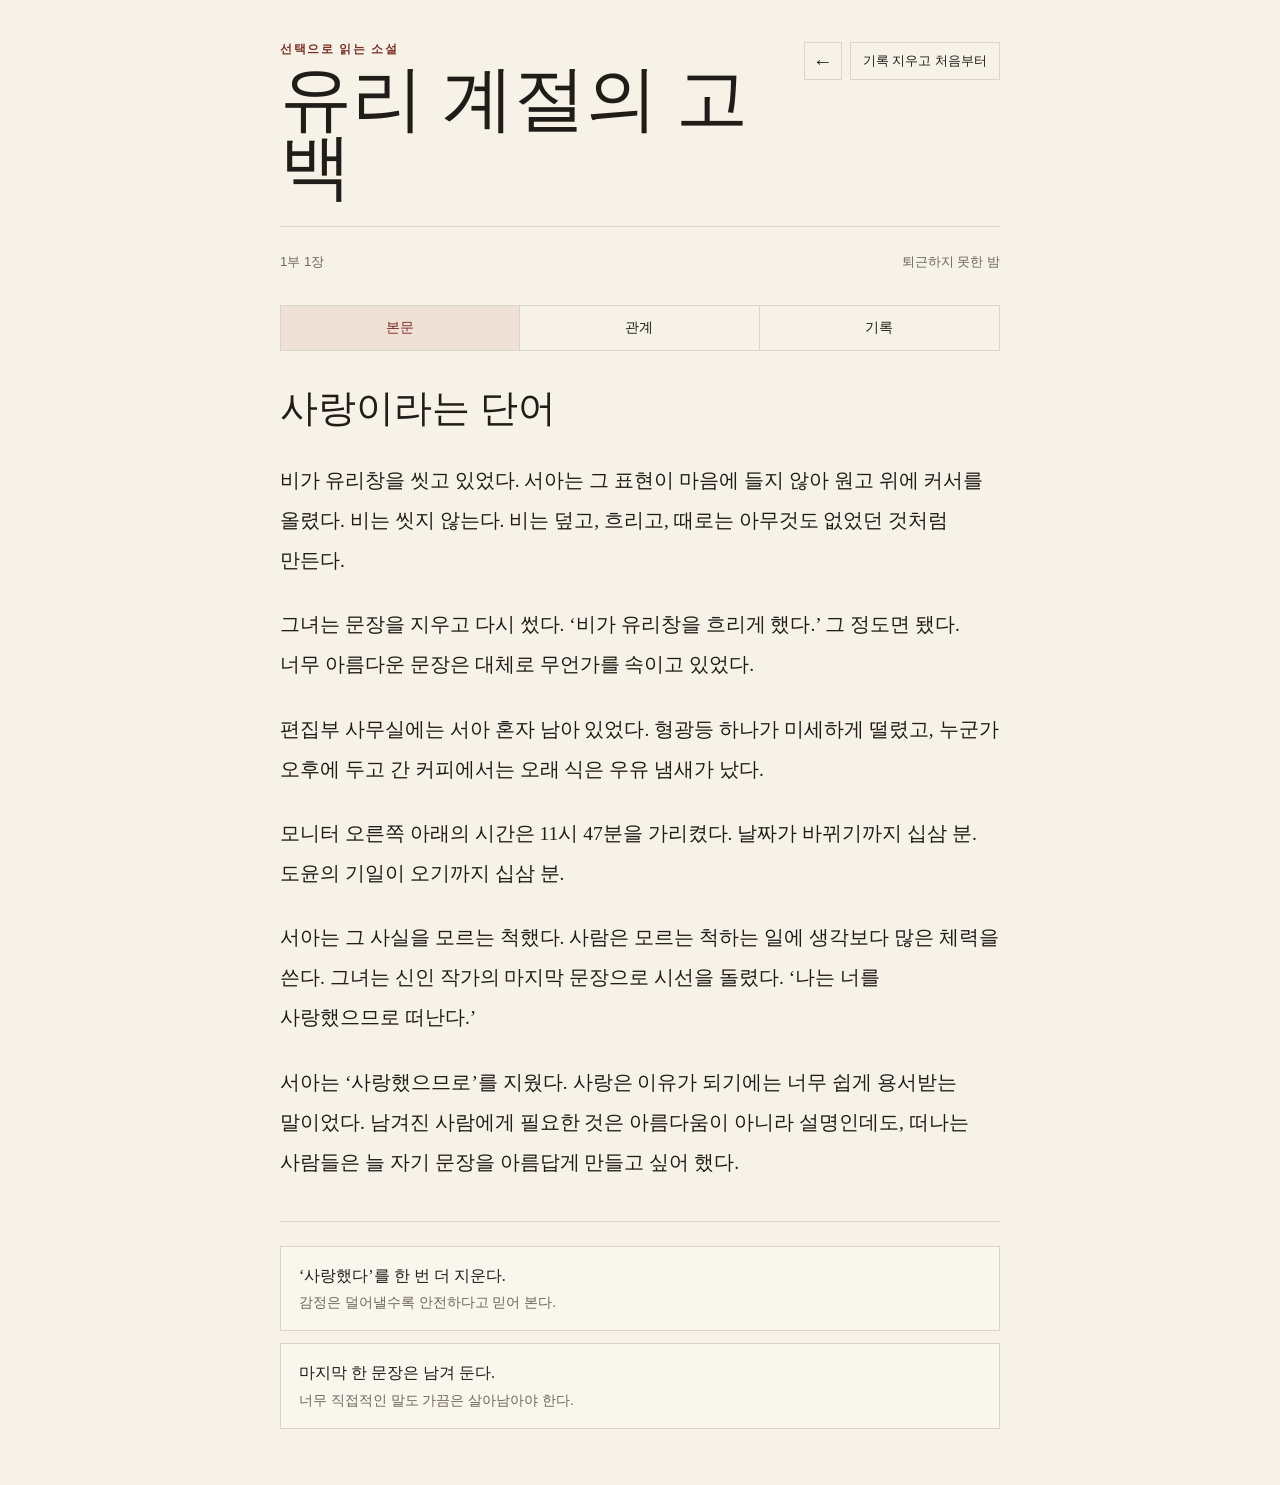
==== stories/glass-season/index.html @ cfcc089c "Publish interactive novel library" ====
<!doctype html>
<html lang="ko">
  <head>
    <meta charset="UTF-8" />
    <!-- 공개 주소는 유지하되 검색 결과에는 노출하지 않는다. -->
    <meta name="robots" content="noindex, nofollow" />
    <meta name="viewport" content="width=device-width, initial-scale=1.0" />
    <meta
      name="description"
      content="선택에 따라 문장, 장면, 결말이 달라지는 순수 텍스트 반응형 소설"
    />
    <meta name="theme-color" content="#f7f2e8" />
    <meta name="mobile-web-app-capable" content="yes" />
    <meta name="apple-mobile-web-app-capable" content="yes" />
    <meta name="apple-mobile-web-app-status-bar-style" content="default" />
    <meta name="apple-mobile-web-app-title" content="유리 계절" />
    <link rel="manifest" href="../../manifest.webmanifest" />
    <link rel="apple-touch-icon" href="./icons/icon-180.png" />
    <title>유리 계절의 고백 | 반응형 소설</title>
    <link rel="stylesheet" href="./styles.css" />
  </head>
  <body>
    <main class="reader">
      <header class="reader-header">
        <div>
          <p class="kicker">선택으로 읽는 소설</p>
          <h1 id="novelTitle">유리 계절의 고백</h1>
        </div>
        <div class="header-actions">
          <a class="library-link" href="../../index.html" title="작품 목록으로 돌아가기" aria-label="작품 목록으로 돌아가기">&larr;</a>
          <button id="installButton" class="install-button" type="button" hidden>설치</button>
          <button id="restartButton" type="button">기록 지우고 처음부터</button>
        </div>
      </header>

      <section class="chapter-meta" aria-label="현재 장면 정보">
        <span id="chapterLabel">1부 1장</span>
        <span id="threadLabel">퇴근하지 못한 밤</span>
      </section>

      <nav class="tabs" aria-label="소설 정보" role="tablist">
        <button class="tab is-active" id="storyTab" type="button" role="tab" data-tab="story" aria-controls="storyPanel" aria-selected="true">본문</button>
        <button class="tab" id="relationshipsTab" type="button" role="tab" data-tab="relationships" aria-controls="relationshipsPanel" aria-selected="false">관계</button>
        <button class="tab" id="memoryTab" type="button" role="tab" data-tab="memory" aria-controls="memoryPanel" aria-selected="false">기록</button>
      </nav>

      <section id="storyPanel" role="tabpanel" aria-labelledby="storyTab" aria-live="polite">
        <article class="page">
          <h2 id="sceneTitle" tabindex="-1"></h2>
          <div class="prose" id="storyText"></div>
        </article>

        <nav class="choices" id="choices" aria-label="선택지"></nav>
      </section>

      <section class="panel" id="relationshipsPanel" role="tabpanel" aria-labelledby="relationshipsTab" hidden>
        <div class="panel-heading">
          <h2>관계의 온도</h2>
          <p>서아가 실제로 마주친 사람들과의 거리를 남겨 둡니다.</p>
        </div>
        <div class="relationship-list" id="relationshipList"></div>
      </section>

      <section class="panel" id="memoryPanel" role="tabpanel" aria-labelledby="memoryTab" hidden>
        <div class="panel-heading">
          <h2>남은 흔적</h2>
          <p>서아가 지우지 못한 문장, 손에 쥔 단서, 아직 대답하지 못한 질문을 모아 둡니다.</p>
        </div>
        <div class="memory-list" id="memoryList"></div>
      </section>
    </main>

    <dialog class="install-dialog" id="installDialog" aria-labelledby="installDialogTitle">
      <div>
        <p class="kicker">홈 화면</p>
        <h2 id="installDialogTitle">유리 계절의 고백</h2>
        <p>Safari의 공유 메뉴에서 ‘홈 화면에 추가’를 선택하면 책장처럼 꺼내 읽을 수 있습니다.</p>
      </div>
      <button id="closeInstallDialog" type="button">닫기</button>
    </dialog>

    <script src="./story-data.js"></script>
    <script src="./novel.js"></script>
  </body>
</html>
---- stories/glass-season/styles.css ----
:root {
  color-scheme: light;
  --paper: #f7f2e8;
  --ink: #201d19;
  --muted: #6f675c;
  --line: #ded5c6;
  --accent: #7a2f25;
  --accent-soft: #efe1d7;
  --focus: #1f5f74;
}

* {
  box-sizing: border-box;
}

body {
  min-height: 100vh;
  margin: 0;
  color: var(--ink);
  background: var(--paper);
  font-family: Georgia, "Times New Roman", "Noto Serif KR", serif;
}

button {
  color: inherit;
  font: inherit;
}

button:focus-visible {
  outline: 2px solid var(--focus);
  outline-offset: 3px;
}

.reader {
  width: min(720px, calc(100% - 32px));
  margin: 0 auto;
  padding: 42px 0 56px;
}

.reader-header {
  display: flex;
  gap: 20px;
  align-items: flex-start;
  justify-content: space-between;
  padding-bottom: 24px;
  border-bottom: 1px solid var(--line);
}

.header-actions {
  display: flex;
  flex: 0 0 auto;
  gap: 8px;
  align-items: flex-start;
}

.library-link {
  display: grid;
  width: 38px;
  height: 38px;
  place-items: center;
  border: 1px solid var(--line);
  color: inherit;
  font-family: Arial, "Noto Sans KR", sans-serif;
  font-size: 1.25rem;
  text-decoration: none;
}

.library-link:hover {
  border-color: var(--accent);
  color: var(--accent);
}

.kicker {
  margin: 0 0 8px;
  color: var(--accent);
  font-family: Arial, "Noto Sans KR", sans-serif;
  font-size: 0.72rem;
  font-weight: 700;
  letter-spacing: 0.14em;
}

h1,
h2 {
  margin: 0;
  font-weight: 400;
}

h1 {
  font-size: clamp(2.1rem, 8vw, 4.5rem);
  line-height: 0.95;
}

h2 {
  font-size: clamp(1.55rem, 5vw, 2.4rem);
  line-height: 1.2;
}

.reader-header button,
.memory button {
  border: 1px solid var(--line);
  border-radius: 0;
  background: transparent;
  cursor: pointer;
}

.reader-header button {
  min-width: 92px;
  padding: 9px 12px;
  font-family: Arial, "Noto Sans KR", sans-serif;
  font-size: 0.82rem;
}

.reader-header .install-button {
  border-color: var(--accent);
  color: var(--accent);
}

.chapter-meta {
  display: flex;
  justify-content: space-between;
  margin: 26px 0 34px;
  color: var(--muted);
  font-family: Arial, "Noto Sans KR", sans-serif;
  font-size: 0.82rem;
}

.tabs {
  display: grid;
  grid-template-columns: repeat(3, 1fr);
  gap: 0;
  margin-bottom: 34px;
  border: 1px solid var(--line);
}

.tab {
  padding: 13px 10px;
  border: 0;
  border-right: 1px solid var(--line);
  background: transparent;
  cursor: pointer;
  font-family: Arial, "Noto Sans KR", sans-serif;
  font-size: 0.86rem;
}

.tab:last-child {
  border-right: 0;
}

.tab:hover,
.tab.is-active {
  background: var(--accent-soft);
  color: var(--accent);
}

.tab:focus-visible {
  background: var(--accent-soft);
  color: var(--accent);
}

.page {
  min-height: 340px;
}

.prose {
  margin-top: 30px;
  font-size: clamp(1.03rem, 2.7vw, 1.22rem);
  line-height: 2.05;
  word-break: keep-all;
}

.prose p {
  margin: 0 0 1.25em;
}

.choices {
  display: grid;
  gap: 12px;
  margin-top: 38px;
  padding-top: 24px;
  border-top: 1px solid var(--line);
}

.choice {
  width: 100%;
  padding: 16px 18px;
  border: 1px solid var(--line);
  background: rgba(255, 255, 255, 0.25);
  cursor: pointer;
  text-align: left;
  line-height: 1.6;
}

.choice:hover {
  border-color: var(--accent);
  background: var(--accent-soft);
}

.choice:focus-visible {
  border-color: var(--accent);
  background: var(--accent-soft);
}

.choice small {
  display: block;
  margin-top: 4px;
  color: var(--muted);
  font-family: Arial, "Noto Sans KR", sans-serif;
  font-size: 0.86rem;
}

.memory {
  margin-top: 34px;
  color: var(--muted);
  font-family: Arial, "Noto Sans KR", sans-serif;
  font-size: 0.86rem;
}

.memory button {
  padding: 0;
  border: 0;
  color: var(--accent);
}

.memory ol {
  display: grid;
  gap: 8px;
  margin: 14px 0 0;
  padding-left: 22px;
}

.ending-label {
  display: inline-block;
  margin-bottom: 16px;
  color: var(--accent);
  font-family: Arial, "Noto Sans KR", sans-serif;
  font-size: 0.78rem;
  font-weight: 700;
  letter-spacing: 0.12em;
}

.panel {
  min-height: 340px;
}

.panel-heading {
  padding-bottom: 22px;
  border-bottom: 1px solid var(--line);
}

.panel-heading p {
  max-width: 560px;
  margin: 14px 0 0;
  color: var(--muted);
  font-size: 1rem;
  line-height: 1.8;
  word-break: keep-all;
}

.relationship-list {
  display: grid;
  gap: 16px;
  margin-top: 24px;
}

.empty-state {
  margin: 0;
  color: var(--muted);
  font-family: Arial, "Noto Sans KR", sans-serif;
  font-size: 0.9rem;
  line-height: 1.7;
}

.interpretation-panel {
  padding: 0 0 24px;
  border-bottom: 1px solid var(--line);
}

.interpretation-panel h3 {
  margin: 0 0 10px;
  font-size: 1.25rem;
  font-weight: 400;
}

.interpretation-panel p {
  margin: 0;
  color: var(--accent);
  font-family: Arial, "Noto Sans KR", sans-serif;
  font-size: 0.92rem;
  line-height: 1.75;
  word-break: keep-all;
}

.interpretation-panel .interpretation-keywords {
  margin-bottom: 8px;
  color: var(--muted);
  font-size: 0.78rem;
  font-weight: 700;
  letter-spacing: 0.08em;
}

.relationship-card {
  padding: 20px 0 22px;
  border-bottom: 1px solid var(--line);
}

.relationship-card-heading h3 {
  margin: 0 0 6px;
  font-size: 1.25rem;
  font-weight: 400;
}

.relationship-card-heading p,
.relationship-note,
.relationship-summary {
  margin: 0;
  color: var(--muted);
  font-family: Arial, "Noto Sans KR", sans-serif;
  font-size: 0.88rem;
  line-height: 1.7;
}

.relationship-note {
  margin-top: 12px;
}

.relationship-summary {
  margin-top: 14px;
  color: var(--accent);
}

.memory-list {
  display: grid;
  gap: 28px;
  margin: 24px 0 0;
  padding: 0;
  color: var(--ink);
  line-height: 1.75;
}

.memory-section {
  padding-bottom: 24px;
  border-bottom: 1px solid var(--line);
}

.memory-section > div {
  margin-bottom: 14px;
}

.memory-section h2 {
  margin: 0;
  font-size: 1.2rem;
}

.memory-section > div p,
.memory-empty,
.memory-entry p {
  margin: 0;
  color: var(--muted);
  font-family: Arial, "Noto Sans KR", sans-serif;
  font-size: 0.88rem;
  line-height: 1.7;
  word-break: keep-all;
}

.memory-section > div p {
  margin-top: 7px;
}

.memory-entry {
  padding: 15px 0 0;
}

.memory-entry + .memory-entry {
  margin-top: 15px;
  border-top: 1px solid rgba(222, 213, 198, 0.7);
}

.memory-entry span {
  display: block;
  color: var(--muted);
  font-family: Arial, "Noto Sans KR", sans-serif;
  font-size: 0.78rem;
}

.memory-entry h3 {
  margin: 4px 0 4px;
  color: var(--accent);
  font-size: 1rem;
  font-weight: 400;
}

.install-dialog {
  width: min(400px, calc(100% - 32px));
  padding: 24px;
  border: 1px solid var(--line);
  color: var(--ink);
  background: var(--paper);
  box-shadow: 0 18px 56px rgba(32, 29, 25, 0.18);
}

.install-dialog::backdrop {
  background: rgba(32, 29, 25, 0.42);
}

.install-dialog h2 {
  font-size: 1.65rem;
}

.install-dialog p:not(.kicker) {
  margin: 16px 0 22px;
  color: var(--muted);
  font-size: 0.98rem;
  line-height: 1.75;
  word-break: keep-all;
}

.install-dialog button {
  padding: 9px 13px;
  border: 1px solid var(--line);
  background: transparent;
  color: inherit;
  cursor: pointer;
  font: inherit;
}

@media (max-width: 560px) {
  .reader {
    width: min(100% - 24px, 720px);
    padding-top: 28px;
  }

  .reader-header {
    flex-direction: column;
    gap: 14px;
  }

  .header-actions {
    gap: 6px;
    align-self: flex-start;
  }

  .reader-header button {
    min-width: 78px;
    padding: 8px 9px;
    font-size: 0.74rem;
  }

  .chapter-meta {
    margin-bottom: 28px;
  }

}
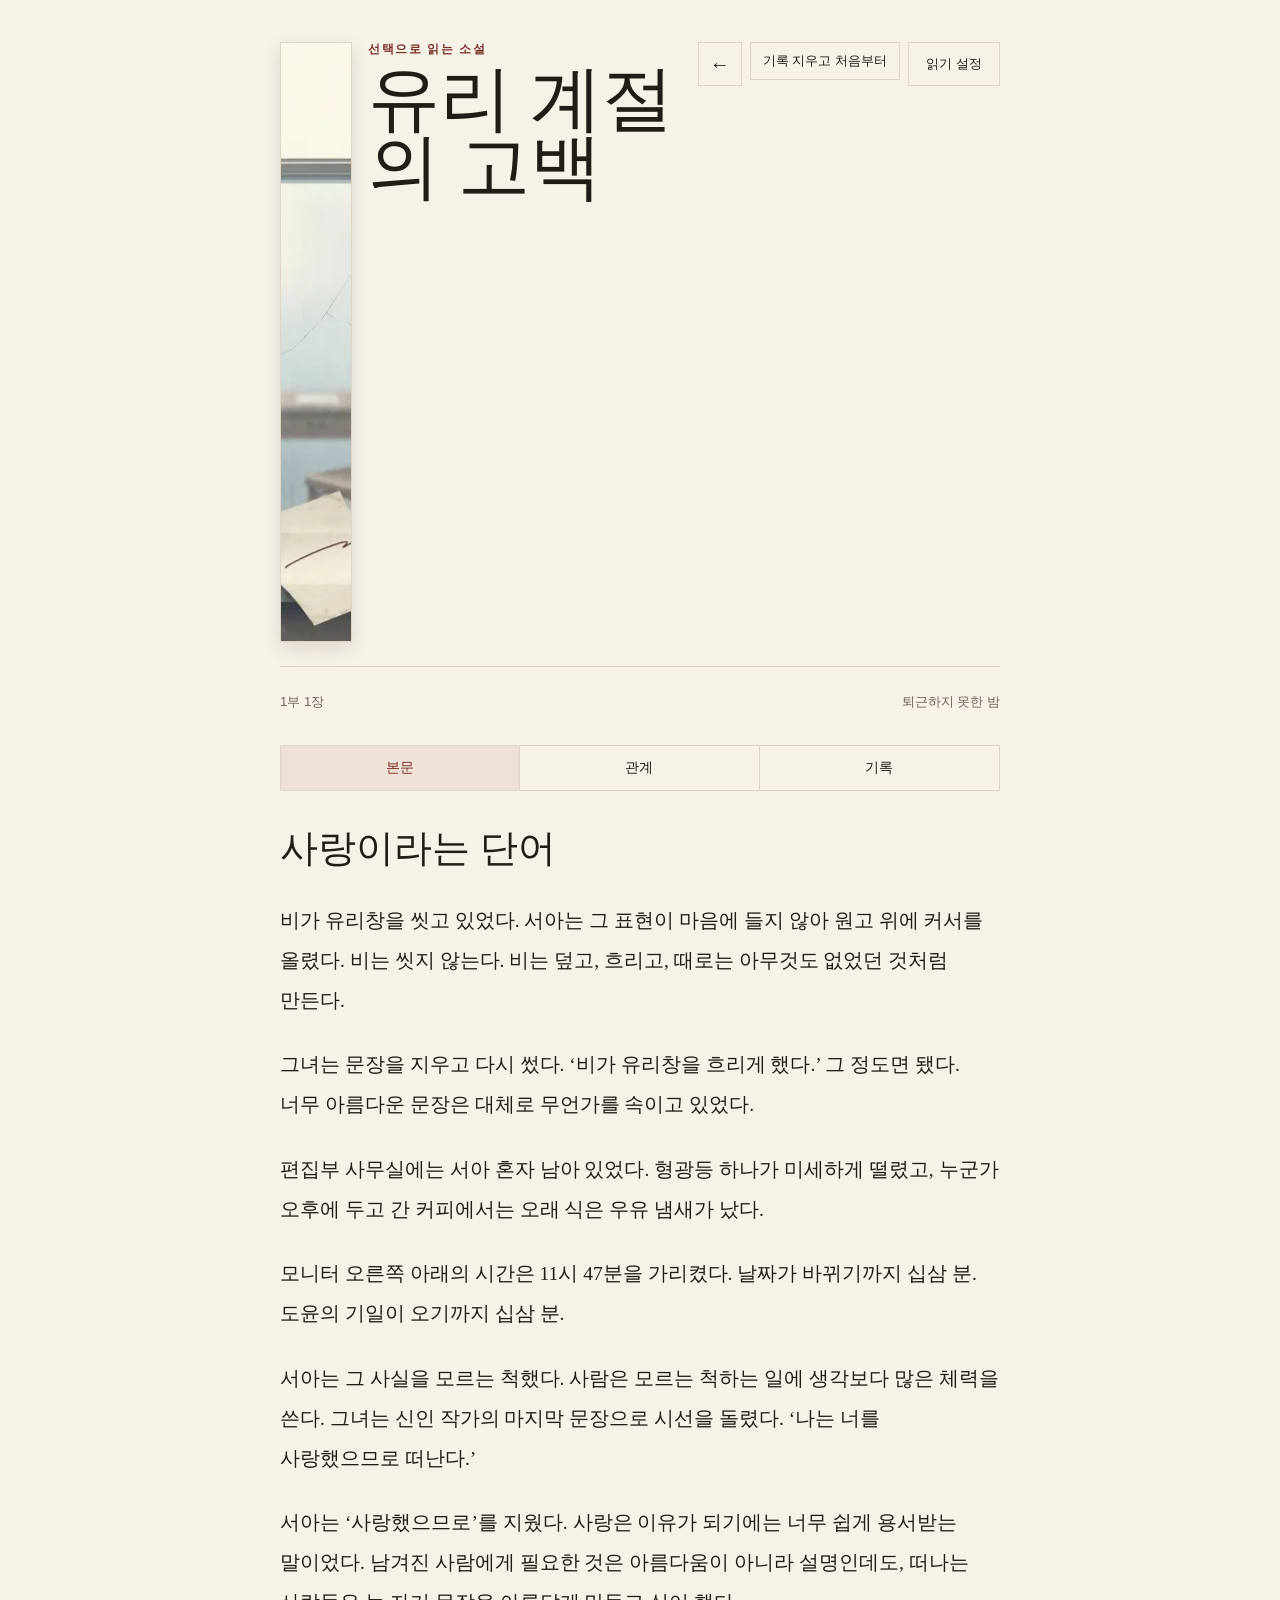
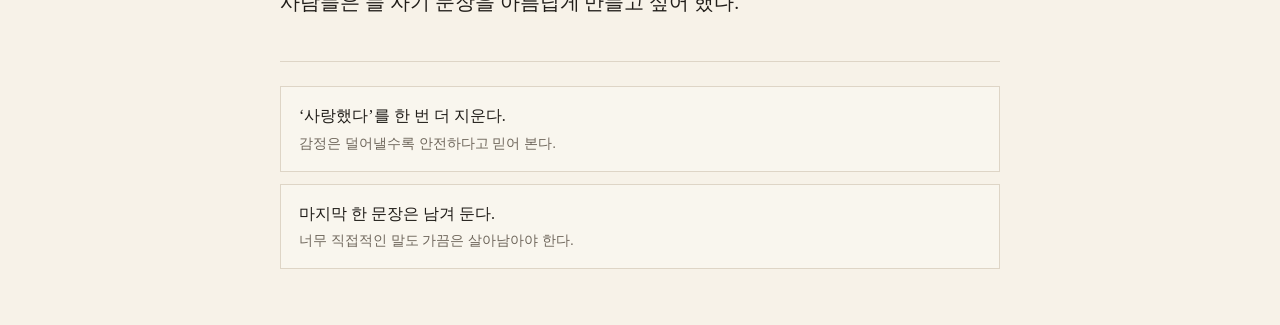
==== commit 078ec971: "Add covers and improve reading experience" ====
--- a/stories/glass-season/index.html
+++ b/stories/glass-season/index.html
@@ -18,13 +18,17 @@
     <link rel="apple-touch-icon" href="./icons/icon-180.png" />
     <title>유리 계절의 고백 | 반응형 소설</title>
     <link rel="stylesheet" href="./styles.css" />
+    <link rel="stylesheet" href="../../reader-tools.css" />
   </head>
   <body>
     <main class="reader">
       <header class="reader-header">
-        <div>
-          <p class="kicker">선택으로 읽는 소설</p>
-          <h1 id="novelTitle">유리 계절의 고백</h1>
+        <div class="reader-title-lockup">
+          <img class="reader-cover" src="../../covers/glass-season-cover.webp" alt="" width="400" height="600" decoding="async" />
+          <div>
+            <p class="kicker">선택으로 읽는 소설</p>
+            <h1 id="novelTitle">유리 계절의 고백</h1>
+          </div>
         </div>
         <div class="header-actions">
           <a class="library-link" href="../../index.html" title="작품 목록으로 돌아가기" aria-label="작품 목록으로 돌아가기">&larr;</a>
@@ -81,5 +85,6 @@
 
     <script src="./story-data.js"></script>
     <script src="./novel.js"></script>
+    <script src="../../reader-tools.js"></script>
   </body>
 </html>
--- a/reader-tools.css
+++ b/reader-tools.css
@@ -0,0 +1,97 @@
+.reader-settings-button,
+.reader-settings-dialog button,
+.reader-settings-dialog select {
+  min-height: 44px;
+  border: 1px solid var(--line);
+  border-radius: 0;
+  color: inherit;
+  background: transparent;
+  font: 0.84rem Arial, "Noto Sans KR", sans-serif;
+}
+
+.reader-settings-button {
+  padding: 9px 12px;
+  cursor: pointer;
+  white-space: nowrap;
+}
+
+.reader-settings-button:hover,
+.reader-settings-dialog button:hover {
+  border-color: var(--accent, #7a2f25);
+  color: var(--accent, #7a2f25);
+}
+
+.reader-settings-dialog {
+  width: min(460px, calc(100% - 32px));
+  padding: 24px;
+  border: 1px solid var(--line);
+  color: var(--ink);
+  background: var(--paper);
+  box-shadow: 0 18px 56px rgba(32, 29, 25, 0.24);
+}
+
+.reader-settings-dialog::backdrop { background: rgba(20, 18, 16, 0.55); }
+.reader-settings-dialog form { display: grid; gap: 18px; }
+.reader-settings-heading { display: flex; align-items: flex-start; justify-content: space-between; gap: 20px; }
+.reader-settings-heading h2 { margin: 0; font-size: 1.65rem; }
+.reader-settings-kicker { margin: 0 0 6px; color: var(--accent, #7a2f25); font: 700 0.7rem Arial, sans-serif; letter-spacing: .14em; }
+.reader-settings-close { padding: 8px 12px; cursor: pointer; }
+.reader-settings-dialog label { display: grid; grid-template-columns: 1fr minmax(130px, 44%); align-items: center; gap: 16px; font: 0.9rem Arial, "Noto Sans KR", sans-serif; }
+.reader-settings-dialog select { width: 100%; padding: 8px 10px; }
+.reader-data-actions { display: grid; grid-template-columns: 1fr 1fr; gap: 8px; padding-top: 4px; }
+.reader-data-actions button { padding: 8px 10px; cursor: pointer; }
+.reader-settings-help,
+.reader-settings-status { margin: 0; color: var(--muted); font: 0.82rem/1.65 Arial, "Noto Sans KR", sans-serif; }
+.reader-settings-status { min-height: 1.4em; color: var(--accent, #7a2f25); }
+
+.reader-title-lockup { display: grid; grid-template-columns: 72px minmax(0, 1fr); gap: 16px; align-items: start; min-width: 0; }
+.reader-cover { display: block; width: 72px; aspect-ratio: 2 / 3; border: 1px solid var(--line); object-fit: cover; box-shadow: 0 7px 18px rgba(32, 29, 25, .12); }
+.reader-title-lockup h1 { max-width: none; }
+
+html[data-reader-font="small"] .prose { font-size: 1rem; }
+html[data-reader-font="large"] .prose { font-size: clamp(1.18rem, 3.2vw, 1.38rem); }
+html[data-reader-leading="compact"] .prose { line-height: 1.72; }
+html[data-reader-leading="roomy"] .prose { line-height: 2.3; }
+.ending-context { padding: 12px 14px; border-left: 2px solid var(--accent); color: var(--muted); font-family: Arial, "Noto Sans KR", sans-serif; font-size: .88rem; line-height: 1.7; }
+
+html[data-reader-theme="dark"] {
+  color-scheme: dark;
+  --paper: #1f1d1a;
+  --ink: #eee9df;
+  --muted: #b9b1a5;
+  --line: #514b43;
+  --accent-soft: #3a2c28;
+}
+html[data-reader-theme="dark"] .choice { background: rgba(255, 255, 255, .04); }
+html[data-reader-theme="dark"] .prose .conditional-text { color: var(--muted); }
+
+@media (prefers-color-scheme: dark) {
+  html[data-reader-theme="system"] {
+    color-scheme: dark;
+    --paper: #1f1d1a;
+    --ink: #eee9df;
+    --muted: #b9b1a5;
+    --line: #514b43;
+    --accent-soft: #3a2c28;
+  }
+  html[data-reader-theme="system"] .choice { background: rgba(255, 255, 255, .04); }
+  html[data-reader-theme="system"] .prose .conditional-text { color: var(--muted); }
+}
+
+.library-link,
+.icon-button { min-width: 44px; width: 44px; height: 44px; }
+.library-link:focus-visible,
+.reader-settings-button:focus-visible,
+.reader-settings-dialog button:focus-visible,
+.reader-settings-dialog select:focus-visible {
+  outline: 2px solid var(--focus);
+  outline-offset: 3px;
+}
+
+@media (max-width: 560px) {
+  .reader .header-actions { align-self: stretch; flex-wrap: wrap; margin-top: 0; }
+  .reader-title-lockup { grid-template-columns: 64px minmax(0, 1fr); gap: 13px; }
+  .reader-cover { width: 64px; }
+  .reader-data-actions { grid-template-columns: 1fr; }
+  .reader-settings-dialog label { grid-template-columns: 1fr; gap: 7px; }
+}
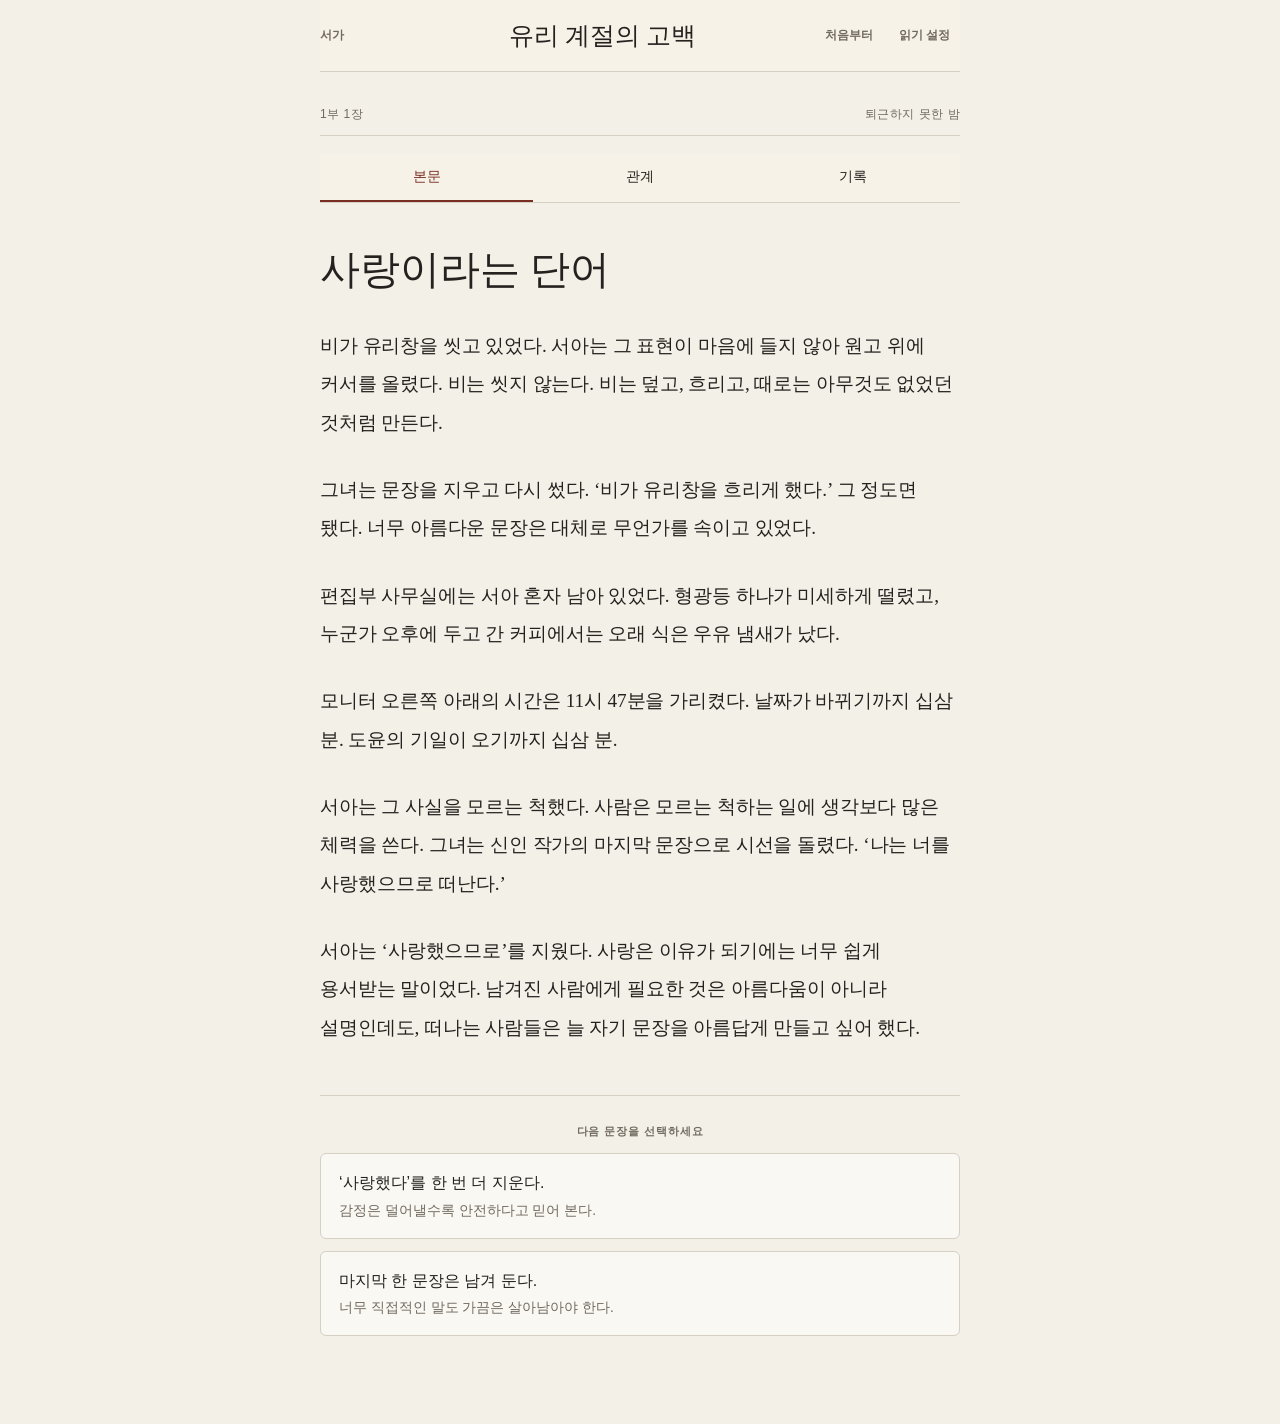
==== commit 534198bd: "Refresh visual design and story artwork" ====
--- a/stories/glass-season/index.html
+++ b/stories/glass-season/index.html
@@ -19,10 +19,12 @@
     <title>유리 계절의 고백 | 반응형 소설</title>
     <link rel="stylesheet" href="./styles.css" />
     <link rel="stylesheet" href="../../reader-tools.css" />
+    <link rel="stylesheet" href="../../design-system.css" />
   </head>
   <body>
     <main class="reader">
       <header class="reader-header">
+        <a class="library-link" href="../../index.html" title="작품 목록으로 돌아가기" aria-label="작품 목록으로 돌아가기">서가</a>
         <div class="reader-title-lockup">
           <img class="reader-cover" src="../../covers/glass-season-cover.webp" alt="" width="400" height="600" decoding="async" />
           <div>
@@ -31,9 +33,8 @@
           </div>
         </div>
         <div class="header-actions">
-          <a class="library-link" href="../../index.html" title="작품 목록으로 돌아가기" aria-label="작품 목록으로 돌아가기">&larr;</a>
           <button id="installButton" class="install-button" type="button" hidden>설치</button>
-          <button id="restartButton" type="button">기록 지우고 처음부터</button>
+          <button id="restartButton" type="button">처음부터</button>
         </div>
       </header>
 
--- a/design-system.css
+++ b/design-system.css
@@ -0,0 +1,420 @@
+:root {
+  --surface: #f3f0e8;
+  --surface-raised: #faf8f2;
+  --surface-quiet: #ebe8e0;
+  --ink: #24211e;
+  --muted: #716a61;
+  --line: #d5cfc4;
+  --accent: #7a2f25;
+  --accent-soft: #efe1d7;
+  --focus: #28647c;
+  --utility-font: Arial, "Noto Sans KR", sans-serif;
+  --reading-font: Georgia, "Times New Roman", "Noto Serif KR", serif;
+  color-scheme: light;
+}
+
+html { background: var(--surface); }
+body { color: var(--ink); background: var(--surface); font-family: var(--reading-font); }
+button, select, input { font-family: var(--utility-font); }
+button, a { -webkit-tap-highlight-color: transparent; }
+button:focus-visible, a:focus-visible, select:focus-visible {
+  outline: 2px solid var(--focus);
+  outline-offset: 3px;
+}
+
+/* Library */
+.library {
+  width: min(1080px, calc(100% - 40px));
+  padding: 40px 0 88px;
+}
+.library-header {
+  align-items: center;
+  padding: 0 0 28px;
+  border-color: var(--line);
+}
+.library-header h1 {
+  font-size: clamp(2.25rem, 6vw, 4rem);
+  letter-spacing: -.035em;
+}
+.library-intro {
+  max-width: 530px;
+  margin: 14px 0 0;
+  color: var(--muted);
+  font-size: 1rem;
+  line-height: 1.7;
+}
+.install-button,
+.reader-settings-button {
+  min-height: 44px;
+  padding: 0 14px;
+  border: 1px solid var(--line);
+  border-radius: 4px;
+  color: var(--muted);
+  background: transparent;
+  cursor: pointer;
+}
+.shelf {
+  grid-template-columns: repeat(3, minmax(0, 1fr));
+  gap: 0;
+  margin-top: 36px;
+  border: 0;
+}
+.book {
+  display: flex;
+  flex-direction: column;
+  align-items: stretch;
+  min-width: 0;
+  padding: 28px;
+  border: 0;
+  border-right: 1px solid var(--line);
+}
+.book:first-child { padding-left: 0; }
+.book:last-child { padding-right: 0; border-right: 0; }
+.book:hover { background: transparent; }
+.book-number { order: 0; margin: 0 0 16px; font-size: .72rem; letter-spacing: .14em; }
+.book-cover {
+  order: 1;
+  width: min(100%, 260px);
+  margin: 0 auto 26px;
+  border: 0;
+  box-shadow: 0 14px 32px rgba(36, 33, 30, .12);
+  transition: transform 180ms ease, box-shadow 180ms ease;
+}
+.book:hover .book-cover { transform: translateY(-3px); box-shadow: 0 18px 38px rgba(36, 33, 30, .16); }
+.book-copy { order: 2; }
+.book-kicker { margin: 0 0 10px; color: var(--accent); font-size: .7rem; font-weight: 700; letter-spacing: .12em; }
+.book h2 { margin-bottom: 10px; font-size: clamp(1.45rem, 2.6vw, 2rem); }
+.book-summary { min-height: 3.4em; font-size: .95rem; line-height: 1.7; }
+.progress {
+  order: 3;
+  align-self: stretch;
+  margin-top: 22px;
+  padding: 13px 14px;
+  border: 1px solid currentColor;
+  text-align: center;
+}
+
+/* Story introduction */
+.story-dialog {
+  width: min(720px, calc(100% - 32px));
+  max-height: min(900px, calc(100dvh - 32px));
+  padding: 0;
+  border: 1px solid var(--line);
+  border-radius: 8px;
+  color: var(--ink);
+  background: var(--surface);
+  box-shadow: 0 24px 64px rgba(36, 33, 30, .24);
+}
+.story-dialog::backdrop { background: rgba(31, 29, 26, .62); }
+.story-dialog-sheet {
+  position: relative;
+  display: grid;
+  grid-template-columns: minmax(200px, 42%) minmax(0, 1fr);
+  gap: 36px;
+  padding: 44px;
+}
+.story-dialog-close {
+  position: absolute;
+  top: 12px;
+  right: 12px;
+  min-width: 44px;
+  min-height: 44px;
+  border: 0;
+  color: var(--muted);
+  background: transparent;
+  cursor: pointer;
+}
+.story-dialog-cover {
+  display: block;
+  width: 100%;
+  aspect-ratio: 2 / 3;
+  align-self: center;
+  object-fit: cover;
+  box-shadow: 0 14px 32px rgba(36, 33, 30, .14);
+}
+.story-dialog-copy { align-self: center; }
+.story-dialog-copy h2 { margin-bottom: 16px; font-size: clamp(2rem, 4vw, 3rem); line-height: 1.25; }
+.story-dialog-summary { margin-bottom: 28px; color: var(--muted); font-size: 1.05rem; line-height: 1.9; word-break: keep-all; }
+.story-dialog-progress {
+  display: flex;
+  justify-content: space-between;
+  gap: 20px;
+  margin-bottom: 20px;
+  padding: 16px 0;
+  border-top: 1px solid var(--line);
+  border-bottom: 1px solid var(--line);
+  font: .85rem/1.5 var(--utility-font);
+}
+.story-dialog-progress span { color: var(--muted); }
+.story-primary-action,
+.story-secondary-action {
+  display: flex;
+  width: 100%;
+  min-height: 48px;
+  align-items: center;
+  justify-content: center;
+  border: 1px solid var(--accent);
+  border-radius: 4px;
+  font: 700 .88rem var(--utility-font);
+  text-decoration: none;
+}
+.story-primary-action { color: #fff; background: var(--accent); }
+.story-secondary-action { margin-top: 10px; color: var(--ink); background: transparent; cursor: pointer; }
+
+/* Reader shell */
+.reader {
+  width: min(640px, calc(100% - 40px));
+  padding: 0 0 88px;
+}
+.reader-header {
+  position: sticky;
+  top: 0;
+  z-index: 20;
+  display: grid;
+  grid-template-columns: 70px minmax(0, 1fr) auto;
+  gap: 12px;
+  align-items: center;
+  min-height: 72px;
+  padding: 10px 0;
+  border-bottom: 1px solid var(--line);
+  background: color-mix(in srgb, var(--paper) 94%, transparent);
+  backdrop-filter: blur(10px);
+}
+.reader-title-lockup {
+  display: block;
+  min-width: 0;
+  text-align: center;
+}
+.reader-cover, .reader-title-lockup .kicker { display: none; }
+.reader-title-lockup h1 {
+  overflow: hidden;
+  margin: 0;
+  font-size: clamp(1.2rem, 4vw, 1.55rem);
+  line-height: 1.35;
+  text-overflow: ellipsis;
+  white-space: nowrap;
+}
+.library-link {
+  display: flex;
+  width: auto;
+  min-width: 44px;
+  height: 44px;
+  align-items: center;
+  justify-content: flex-start;
+  border: 0;
+  color: var(--muted);
+  font: 700 .78rem var(--utility-font);
+  text-decoration: none;
+}
+.header-actions { gap: 6px; align-items: center; }
+.reader-header .header-actions > button {
+  min-width: 0;
+  min-height: 44px;
+  padding: 0 10px;
+  border: 0;
+  color: var(--muted);
+  background: transparent;
+  font: 700 .75rem var(--utility-font);
+}
+.chapter-meta {
+  margin: 34px 0 18px;
+  padding-bottom: 12px;
+  border-bottom: 1px solid var(--line);
+  color: var(--muted);
+  font-size: .75rem;
+  letter-spacing: .04em;
+}
+.tabs {
+  position: sticky;
+  top: 72px;
+  z-index: 15;
+  margin: 0 0 40px;
+  border: 0;
+  border-bottom: 1px solid var(--line);
+  background: var(--paper);
+}
+.tab {
+  min-height: 48px;
+  padding: 0 8px;
+  border: 0;
+  border-bottom: 2px solid transparent;
+  background: transparent;
+}
+.tab:hover, .tab.is-active, .tab:focus-visible {
+  border-bottom-color: var(--accent);
+  color: var(--accent);
+  background: transparent;
+}
+.page { min-height: 48vh; }
+.page h2 { font-size: clamp(1.7rem, 6vw, 2.5rem); line-height: 1.35; }
+.prose {
+  margin-top: 30px;
+  font-size: clamp(1.08rem, 2.9vw, 1.2rem);
+  line-height: 2;
+  letter-spacing: -.005em;
+}
+.prose p { margin-bottom: 1.5em; }
+.choices {
+  gap: 12px;
+  margin-top: 48px;
+  padding-top: 28px;
+  border-top: 1px solid var(--line);
+}
+.choices::before {
+  content: "다음 문장을 선택하세요";
+  margin-bottom: 2px;
+  color: var(--muted);
+  font: 700 .7rem var(--utility-font);
+  letter-spacing: .08em;
+  text-align: center;
+}
+.choice {
+  min-height: 58px;
+  padding: 16px 18px;
+  border: 1px solid var(--line);
+  border-radius: 6px;
+  color: var(--ink);
+  background: var(--surface-raised);
+  transition: border-color 150ms ease, background 150ms ease, transform 150ms ease;
+}
+.choice:hover, .choice:focus-visible { border-color: var(--accent); background: var(--accent-soft); }
+.choice:active { transform: scale(.99); }
+.ending-label {
+  display: block;
+  margin: 10px 0 28px;
+  color: var(--accent);
+  font-size: .8rem;
+  letter-spacing: .16em;
+  text-align: center;
+}
+.ending-art {
+  display: block;
+  width: 100%;
+  max-width: 512px;
+  height: auto;
+  margin: 4px auto 46px;
+  border: 1px solid var(--line);
+  object-fit: cover;
+  mix-blend-mode: multiply;
+}
+.ending-context {
+  margin-bottom: 28px;
+  padding: 18px;
+  border: 1px solid var(--line);
+  border-left: 3px solid var(--accent);
+  background: var(--surface-raised);
+}
+
+/* Relationships and memory */
+.panel { min-height: 58vh; }
+.panel-heading { padding-bottom: 24px; }
+.panel-heading h2 { font-size: clamp(1.8rem, 5vw, 2.35rem); }
+.panel-heading p { color: var(--muted); }
+.relationship-list, .memory-list { gap: 0; }
+.relationship-card, .memory-section {
+  padding: 24px 0;
+  border-bottom: 1px solid var(--line);
+}
+.relationship-card-heading h3 { font-size: 1.5rem; }
+.empty-state {
+  display: grid;
+  min-height: 44vh;
+  place-items: center;
+  padding: 40px;
+  color: var(--muted);
+  font-family: var(--reading-font);
+  font-size: 1.25rem;
+  line-height: 1.8;
+  text-align: center;
+}
+
+/* Settings bottom sheet */
+.reader-settings-dialog {
+  width: min(640px, 100%);
+  max-width: none;
+  margin: auto auto 0;
+  padding: 28px clamp(20px, 5vw, 36px) calc(28px + env(safe-area-inset-bottom));
+  border: 1px solid var(--line);
+  border-bottom: 0;
+  border-radius: 24px 24px 0 0;
+  color: var(--ink);
+  background: var(--surface-raised);
+  box-shadow: 0 -18px 56px rgba(32, 29, 25, .22);
+}
+.reader-settings-dialog::backdrop { background: rgba(31, 29, 26, .55); backdrop-filter: blur(3px); }
+.reader-settings-dialog form { gap: 22px; }
+.reader-settings-heading { align-items: center; }
+.reader-settings-heading h2 { font-family: var(--reading-font); font-size: 2rem; font-weight: 400; }
+.reader-settings-close { border: 0 !important; }
+.reader-settings-dialog label { grid-template-columns: 118px minmax(0, 1fr); font-weight: 700; }
+.reader-settings-dialog select { border-radius: 4px; background: var(--surface); }
+.reader-data-actions { padding-top: 18px; border-top: 1px solid var(--line); }
+.reader-data-actions button { min-height: 48px; border-radius: 4px; background: var(--surface); }
+.reader-settings-status:not(:empty) { padding: 12px; border: 1px solid var(--line); background: var(--surface); }
+
+html[data-reader-theme="dark"] {
+  --surface: #1f1d1a;
+  --surface-raised: #292621;
+  --surface-quiet: #31302b;
+}
+html[data-reader-theme="dark"] .reader-header,
+html[data-reader-theme="dark"] .tabs { background: #1f1d1a; }
+html[data-reader-theme="dark"] .choice,
+html[data-reader-theme="dark"] .ending-context { background: #292621; }
+html[data-reader-theme="dark"] .ending-art { opacity: .82; mix-blend-mode: normal; }
+
+@media (prefers-reduced-motion: reduce) {
+  *, *::before, *::after { scroll-behavior: auto !important; transition-duration: .01ms !important; }
+}
+
+@media (max-width: 760px) {
+  .library { width: min(100% - 36px, 520px); padding-top: 28px; }
+  .library-header { align-items: flex-start; }
+  .library-header h1 { font-size: 2.15rem; }
+  .library-intro { font-size: .92rem; }
+  .shelf { display: block; margin-top: 12px; }
+  .book, .book:first-child, .book:last-child {
+    display: grid;
+    grid-template-columns: minmax(108px, 38%) minmax(0, 1fr);
+    gap: 20px;
+    padding: 36px 0;
+    border-right: 0;
+    border-bottom: 1px solid var(--line);
+  }
+  .book-number { display: none; }
+  .book-cover { grid-column: 1; grid-row: 1 / span 2; width: 100%; margin: 0; }
+  .book-copy { grid-column: 2; grid-row: 1; align-self: center; }
+  .book h2 { font-size: 1.45rem; }
+  .book-summary { min-height: 0; font-size: .9rem; }
+  .progress { grid-column: 2; grid-row: 2; align-self: end; margin: 0; padding: 11px; }
+  .story-dialog { width: 100%; max-height: 100dvh; margin: auto auto 0; border-radius: 22px 22px 0 0; }
+  .story-dialog-sheet { display: block; padding: 50px 24px 28px; }
+  .story-dialog-cover { width: min(54vw, 220px); margin: 0 auto 28px; }
+  .story-dialog-copy { text-align: center; }
+  .story-dialog-summary { font-size: 1rem; }
+  .reader { width: min(100% - 36px, 640px); }
+  .reader-header { grid-template-columns: 48px minmax(0, 1fr) auto; }
+  .reader-header .header-actions > button { padding: 0 7px; font-size: .7rem; }
+  .reader-settings-button { font-size: .7rem; }
+  .chapter-meta { margin-top: 26px; }
+  .tabs { margin-bottom: 32px; }
+  .reader-settings-dialog label { grid-template-columns: 1fr; }
+}
+
+@media (max-width: 430px) {
+  .library { width: calc(100% - 32px); }
+  .library-header { padding-bottom: 22px; }
+  .library-intro { display: none; }
+  .book, .book:first-child, .book:last-child { grid-template-columns: 112px minmax(0, 1fr); gap: 16px; }
+  .book-kicker { font-size: .62rem; }
+  .book h2 { font-size: 1.3rem; }
+  .book-summary { display: -webkit-box; overflow: hidden; -webkit-box-orient: vertical; -webkit-line-clamp: 3; }
+  .reader { width: calc(100% - 28px); }
+  .reader-header { grid-template-columns: 38px minmax(0, 1fr) auto; gap: 4px; }
+  .reader-title-lockup h1 { font-size: 1.08rem; }
+  .header-actions { gap: 0; }
+  .reader-header .header-actions > button { min-height: 40px; padding: 0 5px; }
+  .reader-settings-button { min-height: 40px; padding: 0 5px; }
+  .page h2 { font-size: 1.75rem; }
+  .prose { font-size: 1.08rem; line-height: 2; }
+}
